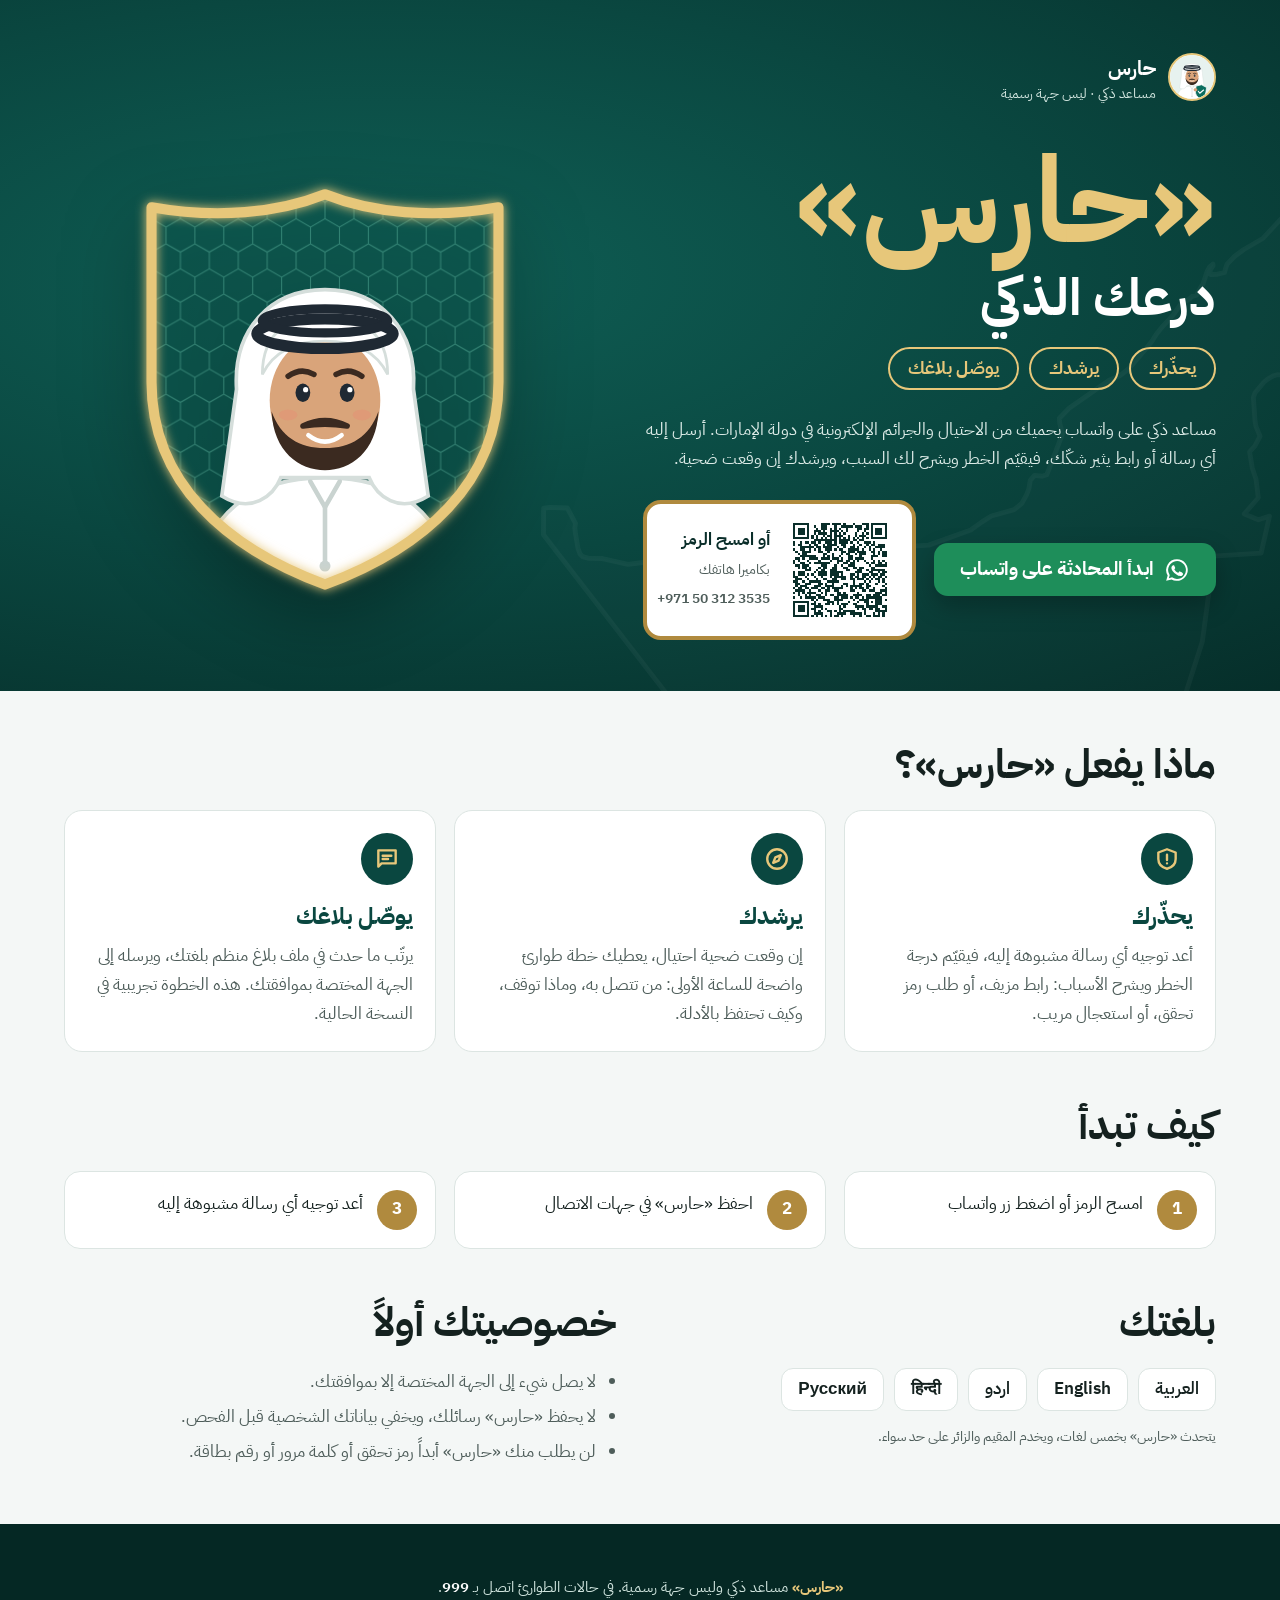
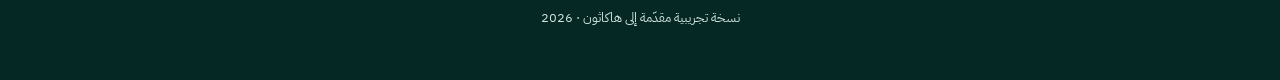
==== docs/landing/index.html @ 19beec73 "Add a landing page for Haris's WhatsApp Business profile docs/landing/index.html is a self-contained" ====
<!DOCTYPE html>
<html lang="ar" dir="rtl">
<head>
<meta charset="utf-8">
<meta name="viewport" content="width=device-width, initial-scale=1">
<title>«حارس» درعك الذكي</title>
<link rel="preconnect" href="https://fonts.googleapis.com">
<link rel="preconnect" href="https://fonts.gstatic.com" crossorigin>
<link href="https://fonts.googleapis.com/css2?family=IBM+Plex+Sans+Arabic:wght@400;500;600;700&display=swap" rel="stylesheet">
<style>
/* VOICE: calm, trustworthy, a public-safety campaign
   IDEA: the campaign poster itself, a golden shield guarding the country
   PICTURE: Haris inside the glowing shield, over the UAE outline
   COLOUR and TYPE: deep teal green ground, gold accent, white; IBM Plex Sans Arabic
   LAYOUT: one green hero band with the shield and the WhatsApp button, then three plain bands */
:root{color-scheme:light dark;--bg:light-dark(#F4F7F6,#0B1715);--ink:light-dark(#14211F,#E6EEEC);--muted:light-dark(#4E5D5A,#A9BAB6);--card:light-dark(#FFFFFF,#12211F);--line:light-dark(#DCE5E2,#24423D);--green:#0A4740;--deep:#052824;--gold:#E7C77A;--gold2:#B08A3E;--wa:#1E8E5A}
:root[data-theme=light]{color-scheme:light}:root[data-theme=dark]{color-scheme:dark}
*{box-sizing:border-box;min-width:0}
body{margin:0;background:var(--bg);color:var(--ink);font:17px/1.7 "IBM Plex Sans Arabic",Tahoma,sans-serif;overflow-x:clip}
a{color:inherit}
.band{padding:clamp(28px,4vw,64px) max(5vw,16px)}
.wrap{max-width:1180px;margin:0 auto}
.hero{background:radial-gradient(120% 90% at 30% 40%,#0F5F55 0%,var(--green) 45%,var(--deep) 100%);color:#fff;position:relative;overflow:hidden}
.hero .map{position:absolute;inset-inline-start:-6%;bottom:-18%;width:min(820px,95%);opacity:.12;pointer-events:none}
.top{display:flex;align-items:center;gap:12px;margin-bottom:clamp(18px,3vw,36px)}
.top img,.top .logo{width:48px;height:48px;border-radius:50%;background:#fff;border:2px solid var(--gold);flex:none;overflow:hidden}
.top b{font-size:20px}.top small{display:block;font-size:14px;color:#CFE3DD;line-height:1.3}
.grid{display:grid;grid-template-columns:minmax(0,1.05fr) minmax(0,.95fr);gap:clamp(20px,4vw,56px);align-items:center;position:relative}
h1{margin:0;font-size:clamp(64px,10vw,120px);line-height:1.05;color:var(--gold);font-weight:700}
.tag{font-size:clamp(32px,4.6vw,52px);font-weight:700;line-height:1.15;margin:4px 0 0}
.chips{display:flex;flex-wrap:wrap;gap:10px;margin:18px 0 26px;padding:0;list-style:none}
.chips li{border:2px solid var(--gold);color:var(--gold);border-radius:999px;padding:4px 18px;font-weight:700;font-size:18px}
.lead{max-width:34em;color:#DCEBE7;margin:0 0 26px}
.cta{display:flex;flex-wrap:wrap;align-items:center;gap:18px}
.btn{display:inline-flex;align-items:center;gap:10px;min-height:52px;padding:10px 26px;border-radius:14px;background:var(--wa);color:#fff;font-weight:700;font-size:19px;text-decoration:none;box-shadow:0 10px 24px rgba(0,0,0,.25);transition:transform .15s}
.btn:hover{transform:translateY(-2px)}.btn:focus-visible{outline:3px solid var(--gold);outline-offset:3px}
.btn svg{width:26px;height:26px;flex:none}
.num{direction:ltr;unicode-bidi:isolate;font-weight:600;color:#fff;white-space:nowrap}
.qr{display:flex;align-items:center;gap:14px;background:#fff;color:#0A2E2A;border:4px solid var(--gold2);border-radius:18px;padding:10px 16px 10px 10px}
.qr svg{width:112px;height:112px;display:block}.qr b{display:block;font-size:17px}.qr span{font-size:14px;color:#4E5D5A;line-height:1.4}
.pic{position:relative;display:grid;place-items:center}
.pic svg{width:min(100%,460px);height:auto;filter:drop-shadow(0 24px 40px rgba(0,0,0,.35))}
h2{font-size:clamp(28px,3.4vw,40px);line-height:1.15;margin:0 0 22px;color:var(--ink)}
.cards{display:grid;grid-template-columns:repeat(3,minmax(0,1fr));gap:18px;list-style:none;margin:0;padding:0}
.card{background:var(--card);border:1px solid var(--line);border-radius:18px;padding:22px}
.card h3{margin:0 0 6px;font-size:23px;color:light-dark(var(--green),var(--gold))}
.card p{margin:0;color:var(--muted)}
.ic{width:52px;height:52px;border-radius:50%;background:var(--green);display:grid;place-items:center;margin-bottom:12px}
.ic svg{width:26px;height:26px}
.steps{counter-reset:s;display:grid;grid-template-columns:repeat(3,minmax(0,1fr));gap:18px;list-style:none;margin:0;padding:0}
.steps li{display:flex;gap:14px;align-items:flex-start;background:var(--card);border:1px solid var(--line);border-radius:16px;padding:18px}
.steps li::before{counter-increment:s;content:counter(s);flex:none;width:40px;height:40px;border-radius:50%;background:var(--gold2);color:#fff;display:grid;place-items:center;font-weight:700}
.two{display:grid;grid-template-columns:minmax(0,1fr) minmax(0,1fr);gap:clamp(20px,4vw,48px)}
.langs{display:flex;flex-wrap:wrap;gap:10px;list-style:none;margin:0;padding:0}
.langs li{background:var(--card);border:1px solid var(--line);border-radius:12px;padding:6px 16px;font-weight:600}
.priv{margin:0;padding-inline-start:1.2em;color:var(--muted)}.priv li{margin-bottom:6px}
.note{font-size:14px;color:var(--muted);margin-top:14px}
footer{background:var(--deep);color:#CFE3DD;font-size:15px;text-align:center}
footer b{color:var(--gold)}
@media(max-width:860px){.grid{grid-template-columns:minmax(0,1fr)}.pic{order:-1}.pic svg{width:min(70%,320px)}.cards,.steps{grid-template-columns:minmax(0,1fr)}.two{grid-template-columns:minmax(0,1fr)}}
@media(prefers-reduced-motion:reduce){.btn{transition:none}}
</style>
</head>
<body>
<header class="band hero">
  <svg class="map" aria-hidden="true" xmlns="http://www.w3.org/2000/svg" viewBox="-8 -8 1016 805"><path d="M976.7 102.5 L988.9 108.8 L992.8 112.0 L997.3 129.1 L996.6 141.4 L995.5 151.6 L996.6 160.5 L998.8 169.7 L1000.0 174.6 L998.1 188.1 L995.0 224.7 L994.7 229.3 L994.8 232.1 L998.3 252.7 L993.8 253.3 L991.1 254.9 L990.2 256.7 L991.1 264.8 L991.3 267.6 L989.7 271.9 L983.7 274.8 L980.3 277.7 L978.9 280.6 L976.6 282.4 L967.6 286.0 L959.8 288.0 L957.9 297.9 L950.4 307.2 L942.2 308.6 L936.5 307.9 L933.9 306.5 L916.5 277.3 L920.2 273.0 L926.4 275.1 L931.1 278.6 L927.7 260.2 L925.2 255.8 L920.5 253.2 L915.6 252.1 L909.1 251.9 L904.3 253.3 L897.3 257.2 L892.6 261.2 L888.3 266.2 L881.7 274.1 L879.6 280.0 L881.7 309.8 L882.9 316.2 L887.9 328.1 L881.4 340.3 L874.9 347.4 L878.3 367.6 L882.9 381.4 L885.7 404.3 L868.4 424.3 L885.7 431.6 L899.6 427.1 L889.2 472.9 L830.7 476.7 L816.3 582.8 L755.5 772.0 L741.6 789.3 L208.4 719.4 L0.0 450.0 L0.2 417.1 L8.3 416.2 L29.7 417.0 L39.7 435.9 L38.9 441.8 L39.5 447.2 L42.7 466.5 L45.2 473.7 L48.5 477.2 L56.4 479.4 L73.1 479.6 L104.8 486.8 L130.1 483.6 L135.1 482.7 L139.9 481.3 L155.8 476.2 L177.3 464.7 L195.8 448.9 L208.0 432.9 L217.4 431.7 L223.1 438.6 L228.0 444.7 L247.8 445.5 L283.5 445.2 L306.8 448.9 L312.0 448.3 L325.6 445.6 L342.0 445.6 L363.1 453.2 L381.7 452.1 L391.1 452.4 L405.6 456.6 L411.3 460.6 L413.5 464.6 L417.7 466.6 L477.4 463.0 L529.4 444.3 L542.5 434.8 L554.9 426.9 L583.2 419.0 L592.7 411.3 L598.8 400.0 L601.5 392.8 L603.2 382.8 L608.4 376.6 L617.6 377.6 L623.6 375.8 L643.1 325.0 L639.7 312.1 L639.2 305.8 L651.2 293.4 L700.9 258.6 L713.4 253.4 L715.6 251.8 L722.5 246.6 L725.9 243.8 L739.1 228.4 L749.2 216.2 L752.0 212.7 L754.9 209.0 L757.3 204.9 L759.8 201.1 L767.0 192.2 L775.0 183.5 L780.1 178.0 L781.0 176.6 L789.1 165.3 L800.6 157.8 L803.6 154.8 L809.3 153.2 L814.8 142.8 L817.1 139.6 L820.0 130.9 L822.0 124.4 L825.2 118.6 L829.5 114.9 L829.7 116.6 L825.8 122.6 L826.5 127.7 L834.0 127.5 L843.8 125.2 L845.0 120.8 L847.0 114.8 L856.1 105.4 L867.8 96.7 L891.2 83.1 L925.6 46.1 L929.5 35.5 L935.8 13.2 L937.1 4.2 L952.4 0.0 L959.1 15.8 L955.0 40.2 L949.5 57.5 L949.8 79.8 L951.1 95.6 L953.6 96.4 L958.7 98.1 L970.1 104.7 L976.7 102.5 Z" fill="#FFFFFF" fill-opacity="0.08" stroke="#FFFFFF" stroke-opacity="0.32" stroke-width="6" stroke-linejoin="round"/></svg>
  <div class="wrap">
    <div class="top"><span class="logo" aria-hidden="true"><svg width="44" height="44" xmlns="http://www.w3.org/2000/svg" viewBox="0 0 200 200" role="img" aria-label="Haris">
  <title>Haris</title>
  <!-- background -->
  <circle cx="100" cy="100" r="100" fill="#E7F2EF"/>
  <clipPath id="c"><circle cx="100" cy="100" r="100"/></clipPath>
  <g clip-path="url(#c)">
    <!-- kandura (body) -->
    <path d="M30 200 C34 160 60 140 100 140 C140 140 166 160 170 200 Z" fill="#FFFFFF" stroke="#D5DEDB" stroke-width="2"/>
    <!-- collar and tassel -->
    <path d="M92 142 L100 156 L108 142" fill="none" stroke="#C9D3D0" stroke-width="2.5" stroke-linecap="round"/>
    <path d="M100 156 L100 186" stroke="#C9D3D0" stroke-width="2.5" stroke-linecap="round"/>
    <circle cx="100" cy="188" r="3" fill="#C9D3D0"/>
    <!-- ghutra (head scarf), back layer falling to the shoulders -->
    <path d="M52 92 C50 60 70 38 100 38 C130 38 150 60 148 92 L156 150 C140 160 128 150 124 140 L76 140 C72 150 60 160 44 150 Z" fill="#FFFFFF" stroke="#D5DEDB" stroke-width="2"/>
    <!-- face -->
    <ellipse cx="100" cy="98" rx="30" ry="35" fill="#D9A47A"/>
    <!-- ears hidden by ghutra; ghutra edge framing the face -->
    <path d="M66 84 C66 60 82 52 100 52 C118 52 134 60 134 84 C128 72 116 66 100 66 C84 66 72 72 66 84 Z" fill="#FFFFFF" stroke="#D5DEDB" stroke-width="1.5"/>
    <!-- agal (black cord) -->
    <ellipse cx="100" cy="62" rx="37" ry="8" fill="none" stroke="#1F2933" stroke-width="6"/>
    <ellipse cx="100" cy="55" rx="34" ry="6.5" fill="none" stroke="#1F2933" stroke-width="5"/>
    <!-- eyebrows -->
    <path d="M80 85 Q87 80 94 84" fill="none" stroke="#3B2A20" stroke-width="3" stroke-linecap="round"/>
    <path d="M106 84 Q113 80 120 85" fill="none" stroke="#3B2A20" stroke-width="3" stroke-linecap="round"/>
    <!-- eyes -->
    <ellipse cx="88" cy="94" rx="4" ry="5" fill="#1F2933"/>
    <ellipse cx="112" cy="94" rx="4" ry="5" fill="#1F2933"/>
    <circle cx="89.5" cy="92.3" r="1.4" fill="#FFFFFF"/>
    <circle cx="113.5" cy="92.3" r="1.4" fill="#FFFFFF"/>
    <!-- cheeks -->
    <ellipse cx="80" cy="106" rx="5" ry="3" fill="#E58E73" opacity=".45"/>
    <ellipse cx="120" cy="106" rx="5" ry="3" fill="#E58E73" opacity=".45"/>
    <!-- beard and moustache -->
    <path d="M71 104 C72 126 86 136 100 136 C114 136 128 126 129 104 C124 118 114 124 100 124 C86 124 76 118 71 104 Z" fill="#3B2A20"/>
    <path d="M88 112 Q100 106 112 112 Q100 110 88 112 Z" fill="#3B2A20" stroke="#3B2A20" stroke-width="3" stroke-linejoin="round"/>
    <!-- smile -->
    <path d="M91 117 Q100 124 109 117" fill="none" stroke="#FFFFFF" stroke-width="2.5" stroke-linecap="round"/>
    <!-- shield held in front -->
    <g transform="translate(118 132) rotate(8)">
      <path d="M26 0 L50 9 L50 30 C50 46 39 57 26 62 C13 57 2 46 2 30 L2 9 Z" fill="#0B6E5F" stroke="#FFFFFF" stroke-width="3"/>
      <path d="M15 31 L23 39 L38 22" fill="none" stroke="#FFFFFF" stroke-width="5" stroke-linecap="round" stroke-linejoin="round"/>
    </g>
    <!-- hand holding the shield -->
    <ellipse cx="116" cy="158" rx="8" ry="7" fill="#D9A47A" stroke="#C48A60" stroke-width="1"/>
  </g>
</svg>
</span><div><b>حارس</b><small>مساعد ذكي · ليس جهة رسمية</small></div></div>
    <div class="grid">
      <div>
        <h1>«حارس»</h1>
        <p class="tag">درعك الذكي</p>
        <ul class="chips" aria-label="ما يفعله حارس"><li>يحذّرك</li><li>يرشدك</li><li>يوصّل بلاغك</li></ul>
        <p class="lead">مساعد ذكي على واتساب يحميك من الاحتيال والجرائم الإلكترونية في دولة الإمارات. أرسل إليه أي رسالة أو رابط يثير شكّك، فيقيّم الخطر ويشرح لك السبب، ويرشدك إن وقعت ضحية.</p>
        <div class="cta">
          <a class="btn" href="https://wa.me/971503123535?text=%D9%85%D8%B1%D8%AD%D8%A8%D8%A7%D9%8B%20%D8%AD%D8%A7%D8%B1%D8%B3" rel="noopener"><svg viewBox="0 0 24 24" fill="#fff" aria-hidden="true"><path d="M12 2a10 10 0 0 0-8.6 15.1L2 22l5-1.3A10 10 0 1 0 12 2zm0 18.2a8.2 8.2 0 0 1-4.2-1.2l-.3-.2-3 .8.8-2.9-.2-.3A8.2 8.2 0 1 1 12 20.2zm4.5-6.1c-.2-.1-1.5-.7-1.7-.8s-.4-.1-.6.1-.6.8-.8 1-.3.2-.5.1a6.7 6.7 0 0 1-3.3-2.9c-.2-.4.2-.4.7-1.3.1-.2 0-.3 0-.4l-.8-1.8c-.2-.5-.4-.4-.6-.4h-.5a1 1 0 0 0-.7.3 3 3 0 0 0-.9 2.2 5.2 5.2 0 0 0 1.1 2.7 11.9 11.9 0 0 0 4.6 4c1.7.7 2.4.8 3.2.7.5-.1 1.5-.6 1.7-1.2s.2-1.1.2-1.2-.2-.2-.4-.3z"/></svg>ابدأ المحادثة على واتساب</a>
          <div class="qr"><svg role="img" aria-label="رمز QR لفتح محادثة حارس على واتساب" xmlns="http://www.w3.org/2000/svg" viewBox="-4 -4 49 49" shape-rendering="crispEdges"><rect x="-4" y="-4" width="49" height="49" fill="#ffffff"/><path fill="#0A2E2A" d="M0 0h7v1h-7zM12 0h4v1h-4zM17 0h4v1h-4zM22 0h1v1h-1zM26 0h1v1h-1zM30 0h3v1h-3zM34 0h7v1h-7zM0 1h1v1h-1zM6 1h1v1h-1zM9 1h1v1h-1zM12 1h3v1h-3zM18 1h1v1h-1zM21 1h5v1h-5zM27 1h3v1h-3zM32 1h1v1h-1zM34 1h1v1h-1zM40 1h1v1h-1zM0 2h1v1h-1zM2 2h3v1h-3zM6 2h1v1h-1zM10 2h1v1h-1zM12 2h3v1h-3zM16 2h1v1h-1zM18 2h1v1h-1zM20 2h1v1h-1zM23 2h1v1h-1zM28 2h2v1h-2zM31 2h2v1h-2zM34 2h1v1h-1zM36 2h3v1h-3zM40 2h1v1h-1zM0 3h1v1h-1zM2 3h3v1h-3zM6 3h1v1h-1zM9 3h3v1h-3zM13 3h1v1h-1zM16 3h4v1h-4zM21 3h1v1h-1zM23 3h1v1h-1zM28 3h1v1h-1zM31 3h1v1h-1zM34 3h1v1h-1zM36 3h3v1h-3zM40 3h1v1h-1zM0 4h1v1h-1zM2 4h3v1h-3zM6 4h1v1h-1zM9 4h1v1h-1zM11 4h4v1h-4zM16 4h1v1h-1zM18 4h1v1h-1zM20 4h1v1h-1zM22 4h1v1h-1zM27 4h1v1h-1zM30 4h1v1h-1zM32 4h1v1h-1zM34 4h1v1h-1zM36 4h3v1h-3zM40 4h1v1h-1zM0 5h1v1h-1zM6 5h1v1h-1zM8 5h1v1h-1zM10 5h1v1h-1zM13 5h1v1h-1zM15 5h2v1h-2zM18 5h4v1h-4zM24 5h1v1h-1zM27 5h1v1h-1zM29 5h3v1h-3zM34 5h1v1h-1zM40 5h1v1h-1zM0 6h7v1h-7zM8 6h1v1h-1zM10 6h1v1h-1zM12 6h1v1h-1zM14 6h1v1h-1zM16 6h1v1h-1zM18 6h1v1h-1zM20 6h1v1h-1zM22 6h1v1h-1zM24 6h1v1h-1zM26 6h1v1h-1zM28 6h1v1h-1zM30 6h1v1h-1zM32 6h1v1h-1zM34 6h7v1h-7zM9 7h10v1h-10zM20 7h5v1h-5zM26 7h2v1h-2zM29 7h2v1h-2zM0 8h1v1h-1zM3 8h1v1h-1zM5 8h2v1h-2zM8 8h2v1h-2zM11 8h1v1h-1zM14 8h3v1h-3zM18 8h1v1h-1zM20 8h4v1h-4zM25 8h1v1h-1zM28 8h1v1h-1zM31 8h3v1h-3zM35 8h1v1h-1zM0 9h1v1h-1zM2 9h2v1h-2zM7 9h1v1h-1zM9 9h2v1h-2zM13 9h1v1h-1zM15 9h4v1h-4zM21 9h2v1h-2zM26 9h1v1h-1zM29 9h1v1h-1zM32 9h1v1h-1zM34 9h2v1h-2zM37 9h3v1h-3zM3 10h6v1h-6zM10 10h2v1h-2zM13 10h4v1h-4zM19 10h1v1h-1zM22 10h1v1h-1zM25 10h2v1h-2zM28 10h1v1h-1zM31 10h1v1h-1zM33 10h1v1h-1zM36 10h4v1h-4zM0 11h1v1h-1zM3 11h2v1h-2zM7 11h1v1h-1zM9 11h1v1h-1zM11 11h1v1h-1zM14 11h3v1h-3zM18 11h1v1h-1zM20 11h2v1h-2zM24 11h5v1h-5zM30 11h1v1h-1zM33 11h1v1h-1zM35 11h1v1h-1zM38 11h1v1h-1zM1 12h1v1h-1zM4 12h4v1h-4zM11 12h2v1h-2zM15 12h1v1h-1zM21 12h2v1h-2zM24 12h3v1h-3zM28 12h4v1h-4zM34 12h2v1h-2zM37 12h1v1h-1zM39 12h2v1h-2zM2 13h1v1h-1zM4 13h2v1h-2zM13 13h2v1h-2zM17 13h1v1h-1zM21 13h1v1h-1zM23 13h2v1h-2zM27 13h1v1h-1zM29 13h3v1h-3zM35 13h1v1h-1zM37 13h1v1h-1zM39 13h2v1h-2zM3 14h7v1h-7zM13 14h1v1h-1zM15 14h1v1h-1zM17 14h1v1h-1zM20 14h1v1h-1zM24 14h2v1h-2zM29 14h1v1h-1zM34 14h3v1h-3zM39 14h2v1h-2zM1 15h2v1h-2zM4 15h1v1h-1zM7 15h4v1h-4zM12 15h4v1h-4zM17 15h3v1h-3zM21 15h1v1h-1zM24 15h2v1h-2zM27 15h4v1h-4zM34 15h1v1h-1zM0 16h1v1h-1zM2 16h1v1h-1zM6 16h1v1h-1zM11 16h1v1h-1zM16 16h1v1h-1zM19 16h3v1h-3zM23 16h2v1h-2zM26 16h1v1h-1zM28 16h1v1h-1zM31 16h1v1h-1zM35 16h1v1h-1zM37 16h1v1h-1zM39 16h1v1h-1zM0 17h1v1h-1zM3 17h2v1h-2zM7 17h1v1h-1zM9 17h7v1h-7zM19 17h1v1h-1zM22 17h2v1h-2zM25 17h2v1h-2zM32 17h1v1h-1zM34 17h2v1h-2zM37 17h2v1h-2zM40 17h1v1h-1zM1 18h2v1h-2zM4 18h3v1h-3zM12 18h3v1h-3zM18 18h1v1h-1zM21 18h1v1h-1zM24 18h3v1h-3zM33 18h1v1h-1zM36 18h5v1h-5zM2 19h1v1h-1zM4 19h2v1h-2zM7 19h1v1h-1zM11 19h1v1h-1zM13 19h2v1h-2zM17 19h2v1h-2zM22 19h2v1h-2zM26 19h2v1h-2zM29 19h2v1h-2zM34 19h2v1h-2zM5 20h3v1h-3zM10 20h1v1h-1zM12 20h2v1h-2zM16 20h3v1h-3zM23 20h2v1h-2zM28 20h2v1h-2zM32 20h1v1h-1zM34 20h6v1h-6zM0 21h1v1h-1zM2 21h3v1h-3zM9 21h1v1h-1zM11 21h4v1h-4zM16 21h6v1h-6zM27 21h3v1h-3zM33 21h2v1h-2zM37 21h1v1h-1zM39 21h2v1h-2zM0 22h1v1h-1zM2 22h3v1h-3zM6 22h1v1h-1zM8 22h1v1h-1zM11 22h4v1h-4zM16 22h4v1h-4zM21 22h1v1h-1zM25 22h2v1h-2zM28 22h1v1h-1zM30 22h3v1h-3zM34 22h3v1h-3zM38 22h2v1h-2zM0 23h2v1h-2zM5 23h1v1h-1zM9 23h1v1h-1zM12 23h1v1h-1zM16 23h1v1h-1zM18 23h5v1h-5zM25 23h1v1h-1zM27 23h2v1h-2zM30 23h2v1h-2zM33 23h1v1h-1zM35 23h1v1h-1zM37 23h2v1h-2zM40 23h1v1h-1zM1 24h3v1h-3zM6 24h1v1h-1zM10 24h1v1h-1zM13 24h2v1h-2zM17 24h2v1h-2zM21 24h2v1h-2zM25 24h2v1h-2zM28 24h3v1h-3zM32 24h1v1h-1zM34 24h1v1h-1zM36 24h2v1h-2zM39 24h1v1h-1zM0 25h2v1h-2zM4 25h1v1h-1zM7 25h5v1h-5zM15 25h5v1h-5zM26 25h1v1h-1zM31 25h1v1h-1zM33 25h1v1h-1zM37 25h1v1h-1zM39 25h1v1h-1zM1 26h2v1h-2zM5 26h3v1h-3zM11 26h2v1h-2zM14 26h1v1h-1zM17 26h1v1h-1zM22 26h2v1h-2zM26 26h1v1h-1zM29 26h2v1h-2zM32 26h1v1h-1zM36 26h1v1h-1zM40 26h1v1h-1zM1 27h1v1h-1zM3 27h3v1h-3zM9 27h3v1h-3zM14 27h4v1h-4zM21 27h1v1h-1zM23 27h1v1h-1zM25 27h5v1h-5zM32 27h2v1h-2zM39 27h1v1h-1zM0 28h1v1h-1zM2 28h2v1h-2zM5 28h2v1h-2zM8 28h3v1h-3zM12 28h2v1h-2zM15 28h1v1h-1zM17 28h5v1h-5zM25 28h1v1h-1zM27 28h1v1h-1zM29 28h2v1h-2zM32 28h1v1h-1zM35 28h1v1h-1zM40 28h1v1h-1zM1 29h4v1h-4zM7 29h1v1h-1zM11 29h1v1h-1zM14 29h2v1h-2zM18 29h2v1h-2zM25 29h2v1h-2zM30 29h2v1h-2zM33 29h3v1h-3zM38 29h3v1h-3zM0 30h1v1h-1zM2 30h1v1h-1zM4 30h1v1h-1zM6 30h4v1h-4zM12 30h1v1h-1zM14 30h1v1h-1zM19 30h2v1h-2zM22 30h1v1h-1zM28 30h1v1h-1zM36 30h3v1h-3zM40 30h1v1h-1zM2 31h1v1h-1zM5 31h1v1h-1zM7 31h1v1h-1zM10 31h2v1h-2zM14 31h1v1h-1zM16 31h2v1h-2zM19 31h5v1h-5zM26 31h4v1h-4zM32 31h2v1h-2zM35 31h3v1h-3zM39 31h2v1h-2zM0 32h1v1h-1zM3 32h1v1h-1zM5 32h5v1h-5zM11 32h3v1h-3zM18 32h2v1h-2zM21 32h3v1h-3zM25 32h1v1h-1zM27 32h2v1h-2zM30 32h1v1h-1zM32 32h7v1h-7zM8 33h1v1h-1zM10 33h1v1h-1zM13 33h3v1h-3zM18 33h4v1h-4zM26 33h1v1h-1zM29 33h4v1h-4zM36 33h3v1h-3zM40 33h1v1h-1zM0 34h7v1h-7zM9 34h1v1h-1zM15 34h3v1h-3zM19 34h1v1h-1zM24 34h1v1h-1zM28 34h1v1h-1zM31 34h2v1h-2zM34 34h1v1h-1zM36 34h3v1h-3zM0 35h1v1h-1zM6 35h1v1h-1zM8 35h2v1h-2zM11 35h1v1h-1zM14 35h2v1h-2zM17 35h1v1h-1zM19 35h1v1h-1zM21 35h3v1h-3zM26 35h2v1h-2zM32 35h1v1h-1zM36 35h3v1h-3zM0 36h1v1h-1zM2 36h3v1h-3zM6 36h1v1h-1zM9 36h4v1h-4zM20 36h1v1h-1zM22 36h1v1h-1zM27 36h4v1h-4zM32 36h5v1h-5zM39 36h2v1h-2zM0 37h1v1h-1zM2 37h3v1h-3zM6 37h1v1h-1zM8 37h2v1h-2zM12 37h1v1h-1zM14 37h1v1h-1zM20 37h2v1h-2zM28 37h1v1h-1zM30 37h2v1h-2zM33 37h2v1h-2zM36 37h2v1h-2zM40 37h1v1h-1zM0 38h1v1h-1zM2 38h3v1h-3zM6 38h1v1h-1zM9 38h1v1h-1zM11 38h1v1h-1zM15 38h2v1h-2zM18 38h1v1h-1zM20 38h1v1h-1zM22 38h5v1h-5zM31 38h1v1h-1zM36 38h5v1h-5zM0 39h1v1h-1zM6 39h1v1h-1zM9 39h4v1h-4zM16 39h1v1h-1zM19 39h4v1h-4zM25 39h5v1h-5zM31 39h1v1h-1zM35 39h1v1h-1zM37 39h1v1h-1zM39 39h1v1h-1zM0 40h7v1h-7zM8 40h1v1h-1zM10 40h1v1h-1zM12 40h1v1h-1zM14 40h1v1h-1zM16 40h1v1h-1zM18 40h2v1h-2zM21 40h1v1h-1zM26 40h1v1h-1zM29 40h1v1h-1zM32 40h2v1h-2zM35 40h3v1h-3zM39 40h1v1h-1z"/></svg>
<div><b>أو امسح الرمز</b><span>بكاميرا هاتفك<br><span class="num">+971 50 312 3535</span></span></div></div>
        </div>
      </div>
      <div class="pic"><svg xmlns="http://www.w3.org/2000/svg" viewBox="40 40 560 600" role="img" aria-label="حارس داخل درع ذهبي ذكي">
<defs>
<radialGradient id="bg" cx=".5" cy=".45" r=".7"><stop offset="0" stop-color="#0F5F55"/><stop offset="1" stop-color="#052824"/></radialGradient>
<pattern id="hex" width="40" height="69.3" patternUnits="userSpaceOnUse"><path d="M20 0 L40 11.5 L40 34.6 L20 46.2 L0 34.6 L0 11.5 Z M20 46.2 L20 69.3" fill="none" stroke="#7FE0C3" stroke-width="1.4" opacity=".35"/></pattern>
<filter id="glow" x="-20%" y="-20%" width="140%" height="140%"><feGaussianBlur stdDeviation="7" result="b"/><feMerge><feMergeNode in="b"/><feMergeNode in="SourceGraphic"/></feMerge></filter>
<clipPath id="sh"><path d="M320 70 C385 96 470 104 560 88 L560 330 C560 470 455 560 320 610 C185 560 80 470 80 330 L80 88 C170 104 255 96 320 70 Z"/></clipPath>
</defs>

<g transform="translate(320 340) scale(.88) translate(-320 -340)"><path d="M320 70 C385 96 470 104 560 88 L560 330 C560 470 455 560 320 610 C185 560 80 470 80 330 L80 88 C170 104 255 96 320 70 Z" fill="#0E5A50" opacity=".55"/>
<path d="M320 70 C385 96 470 104 560 88 L560 330 C560 470 455 560 320 610 C185 560 80 470 80 330 L80 88 C170 104 255 96 320 70 Z" fill="url(#hex)"/>
<g clip-path="url(#sh)"><g transform="translate(320 360) scale(2.55) translate(-100 -100)">
    <!-- kandura (body) -->
    <path d="M30 200 C34 160 60 140 100 140 C140 140 166 160 170 200 Z" fill="#FFFFFF" stroke="#D5DEDB" stroke-width="2"/>
    <!-- collar and tassel -->
    <path d="M92 142 L100 156 L108 142" fill="none" stroke="#C9D3D0" stroke-width="2.5" stroke-linecap="round"/>
    <path d="M100 156 L100 186" stroke="#C9D3D0" stroke-width="2.5" stroke-linecap="round"/>
    <circle cx="100" cy="188" r="3" fill="#C9D3D0"/>
    <!-- ghutra (head scarf), back layer falling to the shoulders -->
    <path d="M52 92 C50 60 70 38 100 38 C130 38 150 60 148 92 L156 150 C140 160 128 150 124 140 L76 140 C72 150 60 160 44 150 Z" fill="#FFFFFF" stroke="#D5DEDB" stroke-width="2"/>
    <!-- face -->
    <ellipse cx="100" cy="98" rx="30" ry="35" fill="#D9A47A"/>
    <!-- ears hidden by ghutra; ghutra edge framing the face -->
    <path d="M66 84 C66 60 82 52 100 52 C118 52 134 60 134 84 C128 72 116 66 100 66 C84 66 72 72 66 84 Z" fill="#FFFFFF" stroke="#D5DEDB" stroke-width="1.5"/>
    <!-- agal (black cord) -->
    <ellipse cx="100" cy="62" rx="37" ry="8" fill="none" stroke="#1F2933" stroke-width="6"/>
    <ellipse cx="100" cy="55" rx="34" ry="6.5" fill="none" stroke="#1F2933" stroke-width="5"/>
    <!-- eyebrows -->
    <path d="M80 85 Q87 80 94 84" fill="none" stroke="#3B2A20" stroke-width="3" stroke-linecap="round"/>
    <path d="M106 84 Q113 80 120 85" fill="none" stroke="#3B2A20" stroke-width="3" stroke-linecap="round"/>
    <!-- eyes -->
    <ellipse cx="88" cy="94" rx="4" ry="5" fill="#1F2933"/>
    <ellipse cx="112" cy="94" rx="4" ry="5" fill="#1F2933"/>
    <circle cx="89.5" cy="92.3" r="1.4" fill="#FFFFFF"/>
    <circle cx="113.5" cy="92.3" r="1.4" fill="#FFFFFF"/>
    <!-- cheeks -->
    <ellipse cx="80" cy="106" rx="5" ry="3" fill="#E58E73" opacity=".45"/>
    <ellipse cx="120" cy="106" rx="5" ry="3" fill="#E58E73" opacity=".45"/>
    <!-- beard and moustache -->
    <path d="M71 104 C72 126 86 136 100 136 C114 136 128 126 129 104 C124 118 114 124 100 124 C86 124 76 118 71 104 Z" fill="#3B2A20"/>
    <path d="M88 112 Q100 106 112 112 Q100 110 88 112 Z" fill="#3B2A20" stroke="#3B2A20" stroke-width="3" stroke-linejoin="round"/>
    <!-- smile -->
    <path d="M91 117 Q100 124 109 117" fill="none" stroke="#FFFFFF" stroke-width="2.5" stroke-linecap="round"/>
    </g></g>
<path d="M320 70 C385 96 470 104 560 88 L560 330 C560 470 455 560 320 610 C185 560 80 470 80 330 L80 88 C170 104 255 96 320 70 Z" fill="none" stroke="#E7C77A" stroke-width="14" stroke-linejoin="round" filter="url(#glow)"/>
</g></svg></div>
    </div>
  </div>
</header>

<main>
<section class="band"><div class="wrap">
  <h2>ماذا يفعل «حارس»؟</h2>
  <ul class="cards">
    <li class="card"><div class="ic"><svg viewBox="0 0 24 24" fill="none" stroke="#E7C77A" stroke-width="2.2" stroke-linecap="round" stroke-linejoin="round"><path d="M12 3 4 6v6c0 4.5 3.4 7.8 8 9 4.6-1.2 8-4.5 8-9V6z"/><path d="M12 8v5M12 16h.01"/></svg></div><h3>يحذّرك</h3><p>أعد توجيه أي رسالة مشبوهة إليه، فيقيّم درجة الخطر ويشرح الأسباب: رابط مزيف، أو طلب رمز تحقق، أو استعجال مريب.</p></li>
    <li class="card"><div class="ic"><svg viewBox="0 0 24 24" fill="none" stroke="#E7C77A" stroke-width="2.2" stroke-linecap="round" stroke-linejoin="round"><circle cx="12" cy="12" r="9"/><path d="m15.5 8.5-2 5-5 2 2-5z"/></svg></div><h3>يرشدك</h3><p>إن وقعت ضحية احتيال، يعطيك خطة طوارئ واضحة للساعة الأولى: من تتصل به، وماذا توقف، وكيف تحتفظ بالأدلة.</p></li>
    <li class="card"><div class="ic"><svg viewBox="0 0 24 24" fill="none" stroke="#E7C77A" stroke-width="2.2" stroke-linecap="round" stroke-linejoin="round"><path d="M4 4h16v12H7l-3 3z"/><path d="M8 9h8M8 12h5"/></svg></div><h3>يوصّل بلاغك</h3><p>يرتّب ما حدث في ملف بلاغ منظم بلغتك، ويرسله إلى الجهة المختصة بموافقتك. هذه الخطوة تجريبية في النسخة الحالية.</p></li>
  </ul>
</div></section>

<section class="band" style="padding-top:0"><div class="wrap">
  <h2>كيف تبدأ</h2>
  <ol class="steps">
    <li>امسح الرمز أو اضغط زر واتساب</li>
    <li>احفظ «حارس» في جهات الاتصال</li>
    <li>أعد توجيه أي رسالة مشبوهة إليه</li>
  </ol>
</div></section>

<section class="band" style="padding-top:0"><div class="wrap two">
  <div><h2>بلغتك</h2><ul class="langs"><li>العربية</li><li>English</li><li>اردو</li><li>हिन्दी</li><li>Русский</li></ul>
  <p class="note">يتحدث «حارس» بخمس لغات، ويخدم المقيم والزائر على حد سواء.</p></div>
  <div><h2>خصوصيتك أولاً</h2><ul class="priv">
    <li>لا يصل شيء إلى الجهة المختصة إلا بموافقتك.</li>
    <li>لا يحفظ «حارس» رسائلك، ويخفي بياناتك الشخصية قبل الفحص.</li>
    <li>لن يطلب منك «حارس» أبداً رمز تحقق أو كلمة مرور أو رقم بطاقة.</li>
  </ul></div>
</div></section>
</main>

<footer class="band">
  <p style="margin:0"><b>«حارس»</b> مساعد ذكي وليس جهة رسمية. في حالات الطوارئ اتصل بـ <span class="num" style="color:#fff">999</span>.</p>
  <p style="margin:6px 0 0;font-size:13px">نسخة تجريبية مقدّمة إلى هاكاثون · 2026</p>
</footer>
</body>
</html>
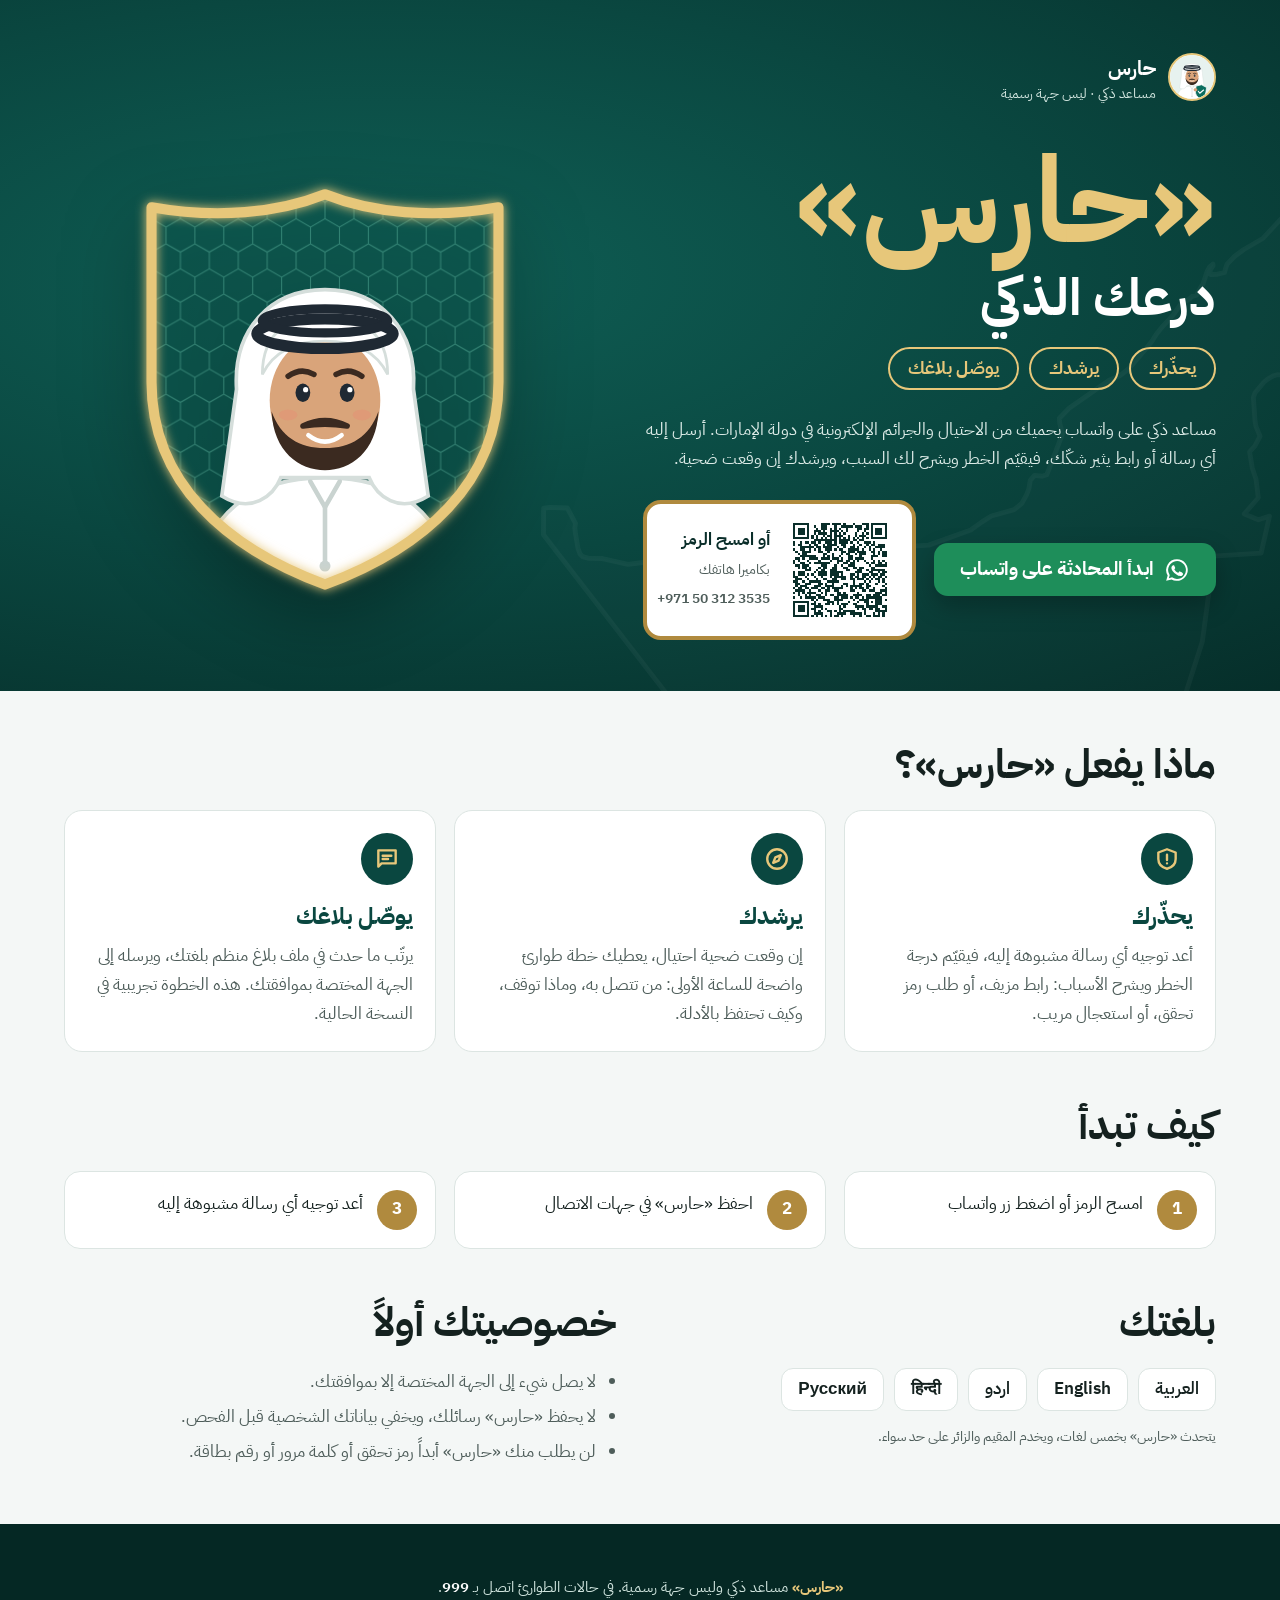
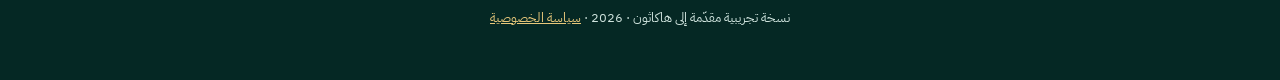
==== commit f8b22b01: "Add Haris's privacy policy page for the Meta app docs/landing/privacy.html (Arabic, then English) st" ====
--- a/docs/landing/index.html
+++ b/docs/landing/index.html
@@ -205,7 +205,7 @@
 
 <footer class="band">
   <p style="margin:0"><b>«حارس»</b> مساعد ذكي وليس جهة رسمية. في حالات الطوارئ اتصل بـ <span class="num" style="color:#fff">999</span>.</p>
-  <p style="margin:6px 0 0;font-size:13px">نسخة تجريبية مقدّمة إلى هاكاثون · 2026</p>
+  <p style="margin:6px 0 0;font-size:13px">نسخة تجريبية مقدّمة إلى هاكاثون · 2026 · <a href="https://claude.ai/artifact/HpRi1s6ufj1npsur4Z5CoJ" style="color:#E7C77A">سياسة الخصوصية</a></p>
 </footer>
 </body>
 </html>
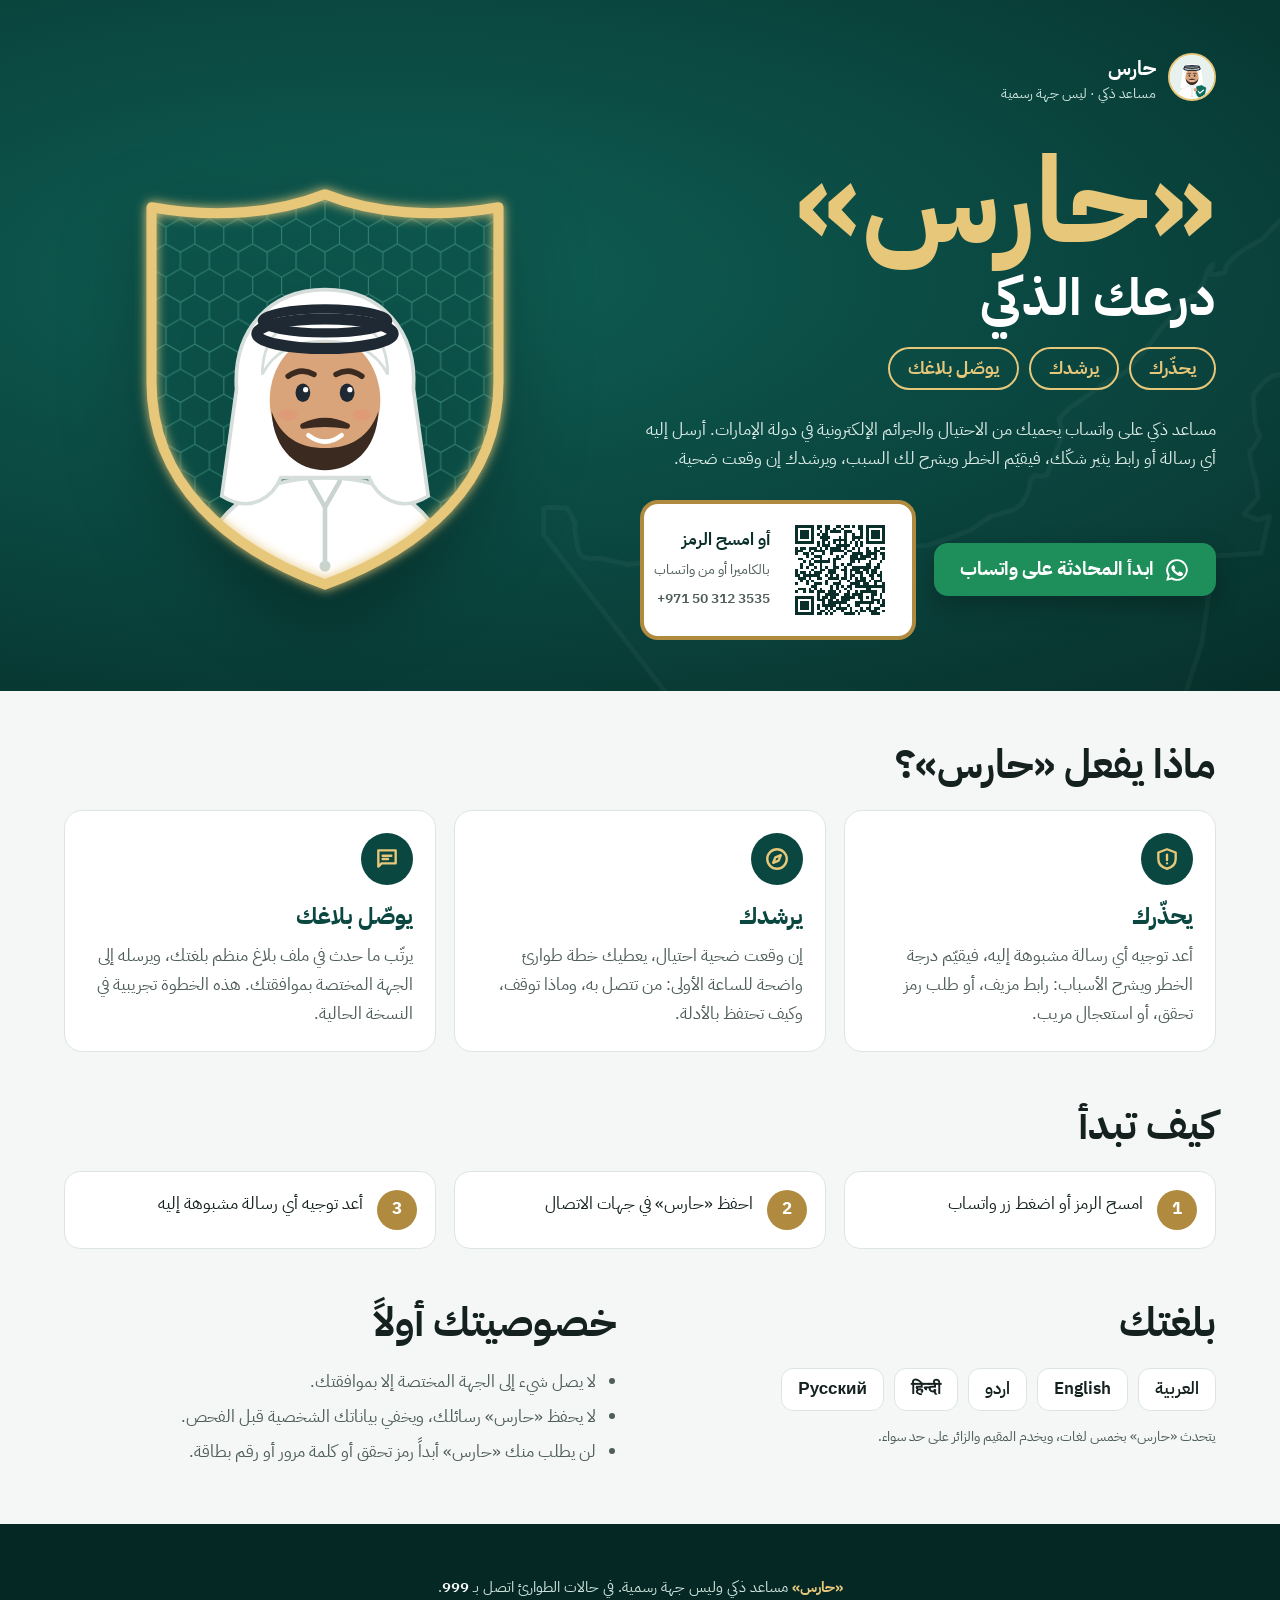
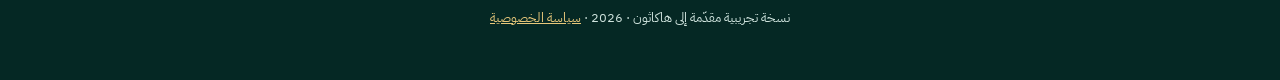
==== commit 34816668: "Use Haris's official WhatsApp QR everywhere WhatsApp's in-app scanner only accepts its own codes, so" ====
--- a/docs/landing/index.html
+++ b/docs/landing/index.html
@@ -119,9 +119,10 @@
         <ul class="chips" aria-label="ما يفعله حارس"><li>يحذّرك</li><li>يرشدك</li><li>يوصّل بلاغك</li></ul>
         <p class="lead">مساعد ذكي على واتساب يحميك من الاحتيال والجرائم الإلكترونية في دولة الإمارات. أرسل إليه أي رسالة أو رابط يثير شكّك، فيقيّم الخطر ويشرح لك السبب، ويرشدك إن وقعت ضحية.</p>
         <div class="cta">
-          <a class="btn" href="https://wa.me/971503123535?text=%D9%85%D8%B1%D8%AD%D8%A8%D8%A7%D9%8B%20%D8%AD%D8%A7%D8%B1%D8%B3" rel="noopener"><svg viewBox="0 0 24 24" fill="#fff" aria-hidden="true"><path d="M12 2a10 10 0 0 0-8.6 15.1L2 22l5-1.3A10 10 0 1 0 12 2zm0 18.2a8.2 8.2 0 0 1-4.2-1.2l-.3-.2-3 .8.8-2.9-.2-.3A8.2 8.2 0 1 1 12 20.2zm4.5-6.1c-.2-.1-1.5-.7-1.7-.8s-.4-.1-.6.1-.6.8-.8 1-.3.2-.5.1a6.7 6.7 0 0 1-3.3-2.9c-.2-.4.2-.4.7-1.3.1-.2 0-.3 0-.4l-.8-1.8c-.2-.5-.4-.4-.6-.4h-.5a1 1 0 0 0-.7.3 3 3 0 0 0-.9 2.2 5.2 5.2 0 0 0 1.1 2.7 11.9 11.9 0 0 0 4.6 4c1.7.7 2.4.8 3.2.7.5-.1 1.5-.6 1.7-1.2s.2-1.1.2-1.2-.2-.2-.4-.3z"/></svg>ابدأ المحادثة على واتساب</a>
-          <div class="qr"><svg role="img" aria-label="رمز QR لفتح محادثة حارس على واتساب" xmlns="http://www.w3.org/2000/svg" viewBox="-4 -4 49 49" shape-rendering="crispEdges"><rect x="-4" y="-4" width="49" height="49" fill="#ffffff"/><path fill="#0A2E2A" d="M0 0h7v1h-7zM12 0h4v1h-4zM17 0h4v1h-4zM22 0h1v1h-1zM26 0h1v1h-1zM30 0h3v1h-3zM34 0h7v1h-7zM0 1h1v1h-1zM6 1h1v1h-1zM9 1h1v1h-1zM12 1h3v1h-3zM18 1h1v1h-1zM21 1h5v1h-5zM27 1h3v1h-3zM32 1h1v1h-1zM34 1h1v1h-1zM40 1h1v1h-1zM0 2h1v1h-1zM2 2h3v1h-3zM6 2h1v1h-1zM10 2h1v1h-1zM12 2h3v1h-3zM16 2h1v1h-1zM18 2h1v1h-1zM20 2h1v1h-1zM23 2h1v1h-1zM28 2h2v1h-2zM31 2h2v1h-2zM34 2h1v1h-1zM36 2h3v1h-3zM40 2h1v1h-1zM0 3h1v1h-1zM2 3h3v1h-3zM6 3h1v1h-1zM9 3h3v1h-3zM13 3h1v1h-1zM16 3h4v1h-4zM21 3h1v1h-1zM23 3h1v1h-1zM28 3h1v1h-1zM31 3h1v1h-1zM34 3h1v1h-1zM36 3h3v1h-3zM40 3h1v1h-1zM0 4h1v1h-1zM2 4h3v1h-3zM6 4h1v1h-1zM9 4h1v1h-1zM11 4h4v1h-4zM16 4h1v1h-1zM18 4h1v1h-1zM20 4h1v1h-1zM22 4h1v1h-1zM27 4h1v1h-1zM30 4h1v1h-1zM32 4h1v1h-1zM34 4h1v1h-1zM36 4h3v1h-3zM40 4h1v1h-1zM0 5h1v1h-1zM6 5h1v1h-1zM8 5h1v1h-1zM10 5h1v1h-1zM13 5h1v1h-1zM15 5h2v1h-2zM18 5h4v1h-4zM24 5h1v1h-1zM27 5h1v1h-1zM29 5h3v1h-3zM34 5h1v1h-1zM40 5h1v1h-1zM0 6h7v1h-7zM8 6h1v1h-1zM10 6h1v1h-1zM12 6h1v1h-1zM14 6h1v1h-1zM16 6h1v1h-1zM18 6h1v1h-1zM20 6h1v1h-1zM22 6h1v1h-1zM24 6h1v1h-1zM26 6h1v1h-1zM28 6h1v1h-1zM30 6h1v1h-1zM32 6h1v1h-1zM34 6h7v1h-7zM9 7h10v1h-10zM20 7h5v1h-5zM26 7h2v1h-2zM29 7h2v1h-2zM0 8h1v1h-1zM3 8h1v1h-1zM5 8h2v1h-2zM8 8h2v1h-2zM11 8h1v1h-1zM14 8h3v1h-3zM18 8h1v1h-1zM20 8h4v1h-4zM25 8h1v1h-1zM28 8h1v1h-1zM31 8h3v1h-3zM35 8h1v1h-1zM0 9h1v1h-1zM2 9h2v1h-2zM7 9h1v1h-1zM9 9h2v1h-2zM13 9h1v1h-1zM15 9h4v1h-4zM21 9h2v1h-2zM26 9h1v1h-1zM29 9h1v1h-1zM32 9h1v1h-1zM34 9h2v1h-2zM37 9h3v1h-3zM3 10h6v1h-6zM10 10h2v1h-2zM13 10h4v1h-4zM19 10h1v1h-1zM22 10h1v1h-1zM25 10h2v1h-2zM28 10h1v1h-1zM31 10h1v1h-1zM33 10h1v1h-1zM36 10h4v1h-4zM0 11h1v1h-1zM3 11h2v1h-2zM7 11h1v1h-1zM9 11h1v1h-1zM11 11h1v1h-1zM14 11h3v1h-3zM18 11h1v1h-1zM20 11h2v1h-2zM24 11h5v1h-5zM30 11h1v1h-1zM33 11h1v1h-1zM35 11h1v1h-1zM38 11h1v1h-1zM1 12h1v1h-1zM4 12h4v1h-4zM11 12h2v1h-2zM15 12h1v1h-1zM21 12h2v1h-2zM24 12h3v1h-3zM28 12h4v1h-4zM34 12h2v1h-2zM37 12h1v1h-1zM39 12h2v1h-2zM2 13h1v1h-1zM4 13h2v1h-2zM13 13h2v1h-2zM17 13h1v1h-1zM21 13h1v1h-1zM23 13h2v1h-2zM27 13h1v1h-1zM29 13h3v1h-3zM35 13h1v1h-1zM37 13h1v1h-1zM39 13h2v1h-2zM3 14h7v1h-7zM13 14h1v1h-1zM15 14h1v1h-1zM17 14h1v1h-1zM20 14h1v1h-1zM24 14h2v1h-2zM29 14h1v1h-1zM34 14h3v1h-3zM39 14h2v1h-2zM1 15h2v1h-2zM4 15h1v1h-1zM7 15h4v1h-4zM12 15h4v1h-4zM17 15h3v1h-3zM21 15h1v1h-1zM24 15h2v1h-2zM27 15h4v1h-4zM34 15h1v1h-1zM0 16h1v1h-1zM2 16h1v1h-1zM6 16h1v1h-1zM11 16h1v1h-1zM16 16h1v1h-1zM19 16h3v1h-3zM23 16h2v1h-2zM26 16h1v1h-1zM28 16h1v1h-1zM31 16h1v1h-1zM35 16h1v1h-1zM37 16h1v1h-1zM39 16h1v1h-1zM0 17h1v1h-1zM3 17h2v1h-2zM7 17h1v1h-1zM9 17h7v1h-7zM19 17h1v1h-1zM22 17h2v1h-2zM25 17h2v1h-2zM32 17h1v1h-1zM34 17h2v1h-2zM37 17h2v1h-2zM40 17h1v1h-1zM1 18h2v1h-2zM4 18h3v1h-3zM12 18h3v1h-3zM18 18h1v1h-1zM21 18h1v1h-1zM24 18h3v1h-3zM33 18h1v1h-1zM36 18h5v1h-5zM2 19h1v1h-1zM4 19h2v1h-2zM7 19h1v1h-1zM11 19h1v1h-1zM13 19h2v1h-2zM17 19h2v1h-2zM22 19h2v1h-2zM26 19h2v1h-2zM29 19h2v1h-2zM34 19h2v1h-2zM5 20h3v1h-3zM10 20h1v1h-1zM12 20h2v1h-2zM16 20h3v1h-3zM23 20h2v1h-2zM28 20h2v1h-2zM32 20h1v1h-1zM34 20h6v1h-6zM0 21h1v1h-1zM2 21h3v1h-3zM9 21h1v1h-1zM11 21h4v1h-4zM16 21h6v1h-6zM27 21h3v1h-3zM33 21h2v1h-2zM37 21h1v1h-1zM39 21h2v1h-2zM0 22h1v1h-1zM2 22h3v1h-3zM6 22h1v1h-1zM8 22h1v1h-1zM11 22h4v1h-4zM16 22h4v1h-4zM21 22h1v1h-1zM25 22h2v1h-2zM28 22h1v1h-1zM30 22h3v1h-3zM34 22h3v1h-3zM38 22h2v1h-2zM0 23h2v1h-2zM5 23h1v1h-1zM9 23h1v1h-1zM12 23h1v1h-1zM16 23h1v1h-1zM18 23h5v1h-5zM25 23h1v1h-1zM27 23h2v1h-2zM30 23h2v1h-2zM33 23h1v1h-1zM35 23h1v1h-1zM37 23h2v1h-2zM40 23h1v1h-1zM1 24h3v1h-3zM6 24h1v1h-1zM10 24h1v1h-1zM13 24h2v1h-2zM17 24h2v1h-2zM21 24h2v1h-2zM25 24h2v1h-2zM28 24h3v1h-3zM32 24h1v1h-1zM34 24h1v1h-1zM36 24h2v1h-2zM39 24h1v1h-1zM0 25h2v1h-2zM4 25h1v1h-1zM7 25h5v1h-5zM15 25h5v1h-5zM26 25h1v1h-1zM31 25h1v1h-1zM33 25h1v1h-1zM37 25h1v1h-1zM39 25h1v1h-1zM1 26h2v1h-2zM5 26h3v1h-3zM11 26h2v1h-2zM14 26h1v1h-1zM17 26h1v1h-1zM22 26h2v1h-2zM26 26h1v1h-1zM29 26h2v1h-2zM32 26h1v1h-1zM36 26h1v1h-1zM40 26h1v1h-1zM1 27h1v1h-1zM3 27h3v1h-3zM9 27h3v1h-3zM14 27h4v1h-4zM21 27h1v1h-1zM23 27h1v1h-1zM25 27h5v1h-5zM32 27h2v1h-2zM39 27h1v1h-1zM0 28h1v1h-1zM2 28h2v1h-2zM5 28h2v1h-2zM8 28h3v1h-3zM12 28h2v1h-2zM15 28h1v1h-1zM17 28h5v1h-5zM25 28h1v1h-1zM27 28h1v1h-1zM29 28h2v1h-2zM32 28h1v1h-1zM35 28h1v1h-1zM40 28h1v1h-1zM1 29h4v1h-4zM7 29h1v1h-1zM11 29h1v1h-1zM14 29h2v1h-2zM18 29h2v1h-2zM25 29h2v1h-2zM30 29h2v1h-2zM33 29h3v1h-3zM38 29h3v1h-3zM0 30h1v1h-1zM2 30h1v1h-1zM4 30h1v1h-1zM6 30h4v1h-4zM12 30h1v1h-1zM14 30h1v1h-1zM19 30h2v1h-2zM22 30h1v1h-1zM28 30h1v1h-1zM36 30h3v1h-3zM40 30h1v1h-1zM2 31h1v1h-1zM5 31h1v1h-1zM7 31h1v1h-1zM10 31h2v1h-2zM14 31h1v1h-1zM16 31h2v1h-2zM19 31h5v1h-5zM26 31h4v1h-4zM32 31h2v1h-2zM35 31h3v1h-3zM39 31h2v1h-2zM0 32h1v1h-1zM3 32h1v1h-1zM5 32h5v1h-5zM11 32h3v1h-3zM18 32h2v1h-2zM21 32h3v1h-3zM25 32h1v1h-1zM27 32h2v1h-2zM30 32h1v1h-1zM32 32h7v1h-7zM8 33h1v1h-1zM10 33h1v1h-1zM13 33h3v1h-3zM18 33h4v1h-4zM26 33h1v1h-1zM29 33h4v1h-4zM36 33h3v1h-3zM40 33h1v1h-1zM0 34h7v1h-7zM9 34h1v1h-1zM15 34h3v1h-3zM19 34h1v1h-1zM24 34h1v1h-1zM28 34h1v1h-1zM31 34h2v1h-2zM34 34h1v1h-1zM36 34h3v1h-3zM0 35h1v1h-1zM6 35h1v1h-1zM8 35h2v1h-2zM11 35h1v1h-1zM14 35h2v1h-2zM17 35h1v1h-1zM19 35h1v1h-1zM21 35h3v1h-3zM26 35h2v1h-2zM32 35h1v1h-1zM36 35h3v1h-3zM0 36h1v1h-1zM2 36h3v1h-3zM6 36h1v1h-1zM9 36h4v1h-4zM20 36h1v1h-1zM22 36h1v1h-1zM27 36h4v1h-4zM32 36h5v1h-5zM39 36h2v1h-2zM0 37h1v1h-1zM2 37h3v1h-3zM6 37h1v1h-1zM8 37h2v1h-2zM12 37h1v1h-1zM14 37h1v1h-1zM20 37h2v1h-2zM28 37h1v1h-1zM30 37h2v1h-2zM33 37h2v1h-2zM36 37h2v1h-2zM40 37h1v1h-1zM0 38h1v1h-1zM2 38h3v1h-3zM6 38h1v1h-1zM9 38h1v1h-1zM11 38h1v1h-1zM15 38h2v1h-2zM18 38h1v1h-1zM20 38h1v1h-1zM22 38h5v1h-5zM31 38h1v1h-1zM36 38h5v1h-5zM0 39h1v1h-1zM6 39h1v1h-1zM9 39h4v1h-4zM16 39h1v1h-1zM19 39h4v1h-4zM25 39h5v1h-5zM31 39h1v1h-1zM35 39h1v1h-1zM37 39h1v1h-1zM39 39h1v1h-1zM0 40h7v1h-7zM8 40h1v1h-1zM10 40h1v1h-1zM12 40h1v1h-1zM14 40h1v1h-1zM16 40h1v1h-1zM18 40h2v1h-2zM21 40h1v1h-1zM26 40h1v1h-1zM29 40h1v1h-1zM32 40h2v1h-2zM35 40h3v1h-3zM39 40h1v1h-1z"/></svg>
-<div><b>أو امسح الرمز</b><span>بكاميرا هاتفك<br><span class="num">+971 50 312 3535</span></span></div></div>
+          <a class="btn" href="https://wa.me/message/ZQRY2FJGR3KFN1" rel="noopener"><svg viewBox="0 0 24 24" fill="#fff" aria-hidden="true"><path d="M12 2a10 10 0 0 0-8.6 15.1L2 22l5-1.3A10 10 0 1 0 12 2zm0 18.2a8.2 8.2 0 0 1-4.2-1.2l-.3-.2-3 .8.8-2.9-.2-.3A8.2 8.2 0 1 1 12 20.2zm4.5-6.1c-.2-.1-1.5-.7-1.7-.8s-.4-.1-.6.1-.6.8-.8 1-.3.2-.5.1a6.7 6.7 0 0 1-3.3-2.9c-.2-.4.2-.4.7-1.3.1-.2 0-.3 0-.4l-.8-1.8c-.2-.5-.4-.4-.6-.4h-.5a1 1 0 0 0-.7.3 3 3 0 0 0-.9 2.2 5.2 5.2 0 0 0 1.1 2.7 11.9 11.9 0 0 0 4.6 4c1.7.7 2.4.8 3.2.7.5-.1 1.5-.6 1.7-1.2s.2-1.1.2-1.2-.2-.2-.4-.3z"/></svg>ابدأ المحادثة على واتساب</a>
+          <div class="qr"><svg role="img" aria-label="رمز واتساب الرسمي لفتح محادثة حارس" xmlns="http://www.w3.org/2000/svg" viewBox="-4 -4 41 41" shape-rendering="crispEdges"><rect x="-4" y="-4" width="41" height="41" fill="#ffffff"/><path fill="#0A2E2A" d="M0 0h7v1h-7zM8 0h2v1h-2zM11 0h2v1h-2zM15 0h2v1h-2zM18 0h2v1h-2zM21 0h1v1h-1zM23 0h2v1h-2zM26 0h7v1h-7zM0 1h1v1h-1zM6 1h1v1h-1zM8 1h1v1h-1zM11 1h2v1h-2zM14 1h1v1h-1zM17 1h1v1h-1zM23 1h2v1h-2zM26 1h1v1h-1zM32 1h1v1h-1zM0 2h1v1h-1zM2 2h3v1h-3zM6 2h1v1h-1zM9 2h1v1h-1zM11 2h1v1h-1zM13 2h4v1h-4zM18 2h3v1h-3zM24 2h1v1h-1zM26 2h1v1h-1zM28 2h3v1h-3zM32 2h1v1h-1zM0 3h1v1h-1zM2 3h3v1h-3zM6 3h1v1h-1zM8 3h1v1h-1zM10 3h2v1h-2zM18 3h1v1h-1zM21 3h1v1h-1zM24 3h1v1h-1zM26 3h1v1h-1zM28 3h3v1h-3zM32 3h1v1h-1zM0 4h1v1h-1zM2 4h3v1h-3zM6 4h1v1h-1zM9 4h4v1h-4zM16 4h1v1h-1zM18 4h1v1h-1zM21 4h4v1h-4zM26 4h1v1h-1zM28 4h3v1h-3zM32 4h1v1h-1zM0 5h1v1h-1zM6 5h1v1h-1zM10 5h2v1h-2zM14 5h5v1h-5zM21 5h1v1h-1zM23 5h1v1h-1zM26 5h1v1h-1zM32 5h1v1h-1zM0 6h7v1h-7zM8 6h1v1h-1zM10 6h1v1h-1zM12 6h1v1h-1zM14 6h1v1h-1zM16 6h1v1h-1zM18 6h1v1h-1zM20 6h1v1h-1zM22 6h1v1h-1zM24 6h1v1h-1zM26 6h7v1h-7zM8 7h1v1h-1zM10 7h3v1h-3zM15 7h5v1h-5zM22 7h1v1h-1zM24 7h1v1h-1zM0 8h1v1h-1zM2 8h2v1h-2zM5 8h3v1h-3zM9 8h1v1h-1zM11 8h1v1h-1zM13 8h4v1h-4zM18 8h1v1h-1zM21 8h1v1h-1zM23 8h1v1h-1zM26 8h1v1h-1zM29 8h1v1h-1zM31 8h2v1h-2zM0 9h3v1h-3zM5 9h1v1h-1zM7 9h4v1h-4zM13 9h5v1h-5zM19 9h2v1h-2zM23 9h1v1h-1zM26 9h2v1h-2zM29 9h2v1h-2zM0 10h1v1h-1zM3 10h2v1h-2zM6 10h1v1h-1zM10 10h1v1h-1zM13 10h1v1h-1zM18 10h1v1h-1zM21 10h4v1h-4zM26 10h4v1h-4zM31 10h2v1h-2zM4 11h1v1h-1zM7 11h3v1h-3zM15 11h1v1h-1zM17 11h1v1h-1zM20 11h3v1h-3zM24 11h4v1h-4zM29 11h1v1h-1zM32 11h1v1h-1zM1 12h2v1h-2zM6 12h1v1h-1zM9 12h1v1h-1zM12 12h1v1h-1zM14 12h3v1h-3zM20 12h6v1h-6zM28 12h2v1h-2zM32 12h1v1h-1zM3 13h1v1h-1zM5 13h1v1h-1zM7 13h6v1h-6zM14 13h1v1h-1zM20 13h2v1h-2zM23 13h1v1h-1zM27 13h1v1h-1zM31 13h1v1h-1zM2 14h1v1h-1zM5 14h2v1h-2zM9 14h1v1h-1zM14 14h1v1h-1zM17 14h1v1h-1zM19 14h2v1h-2zM26 14h2v1h-2zM30 14h1v1h-1zM2 15h1v1h-1zM4 15h1v1h-1zM7 15h1v1h-1zM9 15h1v1h-1zM11 15h1v1h-1zM14 15h2v1h-2zM18 15h1v1h-1zM21 15h7v1h-7zM29 15h2v1h-2zM0 16h1v1h-1zM6 16h1v1h-1zM9 16h2v1h-2zM12 16h3v1h-3zM17 16h2v1h-2zM20 16h4v1h-4zM25 16h2v1h-2zM28 16h2v1h-2zM0 17h1v1h-1zM2 17h2v1h-2zM5 17h1v1h-1zM7 17h3v1h-3zM12 17h3v1h-3zM18 17h1v1h-1zM20 17h1v1h-1zM22 17h3v1h-3zM26 17h1v1h-1zM28 17h2v1h-2zM31 17h1v1h-1zM0 18h2v1h-2zM3 18h6v1h-6zM11 18h1v1h-1zM13 18h1v1h-1zM15 18h1v1h-1zM18 18h1v1h-1zM20 18h2v1h-2zM24 18h1v1h-1zM27 18h2v1h-2zM30 18h2v1h-2zM1 19h3v1h-3zM5 19h1v1h-1zM8 19h2v1h-2zM12 19h4v1h-4zM17 19h2v1h-2zM20 19h1v1h-1zM22 19h1v1h-1zM24 19h2v1h-2zM28 19h1v1h-1zM31 19h1v1h-1zM2 20h1v1h-1zM4 20h1v1h-1zM6 20h1v1h-1zM11 20h1v1h-1zM16 20h1v1h-1zM19 20h1v1h-1zM22 20h4v1h-4zM27 20h1v1h-1zM29 20h3v1h-3zM0 21h1v1h-1zM4 21h1v1h-1zM7 21h3v1h-3zM11 21h1v1h-1zM14 21h3v1h-3zM20 21h4v1h-4zM25 21h2v1h-2zM29 21h1v1h-1zM32 21h1v1h-1zM6 22h2v1h-2zM13 22h1v1h-1zM15 22h1v1h-1zM17 22h1v1h-1zM19 22h2v1h-2zM22 22h11v1h-11zM1 23h3v1h-3zM5 23h1v1h-1zM7 23h1v1h-1zM9 23h1v1h-1zM13 23h1v1h-1zM15 23h1v1h-1zM18 23h1v1h-1zM20 23h1v1h-1zM26 23h2v1h-2zM32 23h1v1h-1zM0 24h1v1h-1zM3 24h1v1h-1zM5 24h2v1h-2zM8 24h3v1h-3zM12 24h3v1h-3zM16 24h1v1h-1zM19 24h1v1h-1zM22 24h1v1h-1zM24 24h6v1h-6zM32 24h1v1h-1zM8 25h1v1h-1zM11 25h5v1h-5zM18 25h2v1h-2zM21 25h4v1h-4zM28 25h2v1h-2zM31 25h1v1h-1zM0 26h7v1h-7zM8 26h1v1h-1zM10 26h2v1h-2zM13 26h2v1h-2zM17 26h5v1h-5zM23 26h2v1h-2zM26 26h1v1h-1zM28 26h1v1h-1zM31 26h1v1h-1zM0 27h1v1h-1zM6 27h1v1h-1zM8 27h3v1h-3zM12 27h2v1h-2zM15 27h1v1h-1zM17 27h3v1h-3zM24 27h1v1h-1zM28 27h3v1h-3zM32 27h1v1h-1zM0 28h1v1h-1zM2 28h3v1h-3zM6 28h1v1h-1zM10 28h1v1h-1zM12 28h7v1h-7zM22 28h7v1h-7zM30 28h1v1h-1zM32 28h1v1h-1zM0 29h1v1h-1zM2 29h3v1h-3zM6 29h1v1h-1zM8 29h1v1h-1zM10 29h5v1h-5zM16 29h1v1h-1zM19 29h1v1h-1zM22 29h2v1h-2zM27 29h1v1h-1zM31 29h2v1h-2zM0 30h1v1h-1zM2 30h3v1h-3zM6 30h1v1h-1zM8 30h1v1h-1zM11 30h1v1h-1zM13 30h1v1h-1zM15 30h4v1h-4zM20 30h1v1h-1zM24 30h1v1h-1zM26 30h2v1h-2zM29 30h2v1h-2zM0 31h1v1h-1zM6 31h1v1h-1zM9 31h2v1h-2zM12 31h1v1h-1zM14 31h1v1h-1zM17 31h1v1h-1zM20 31h1v1h-1zM22 31h1v1h-1zM24 31h2v1h-2zM27 31h3v1h-3zM32 31h1v1h-1zM0 32h7v1h-7zM8 32h2v1h-2zM11 32h1v1h-1zM13 32h1v1h-1zM18 32h4v1h-4zM23 32h1v1h-1zM28 32h3v1h-3z"/></svg>
+
+<div><b>أو امسح الرمز</b><span>بالكاميرا أو من واتساب<br><span class="num">+971 50 312 3535</span></span></div></div>
         </div>
       </div>
       <div class="pic"><svg xmlns="http://www.w3.org/2000/svg" viewBox="40 40 560 600" role="img" aria-label="حارس داخل درع ذهبي ذكي">
